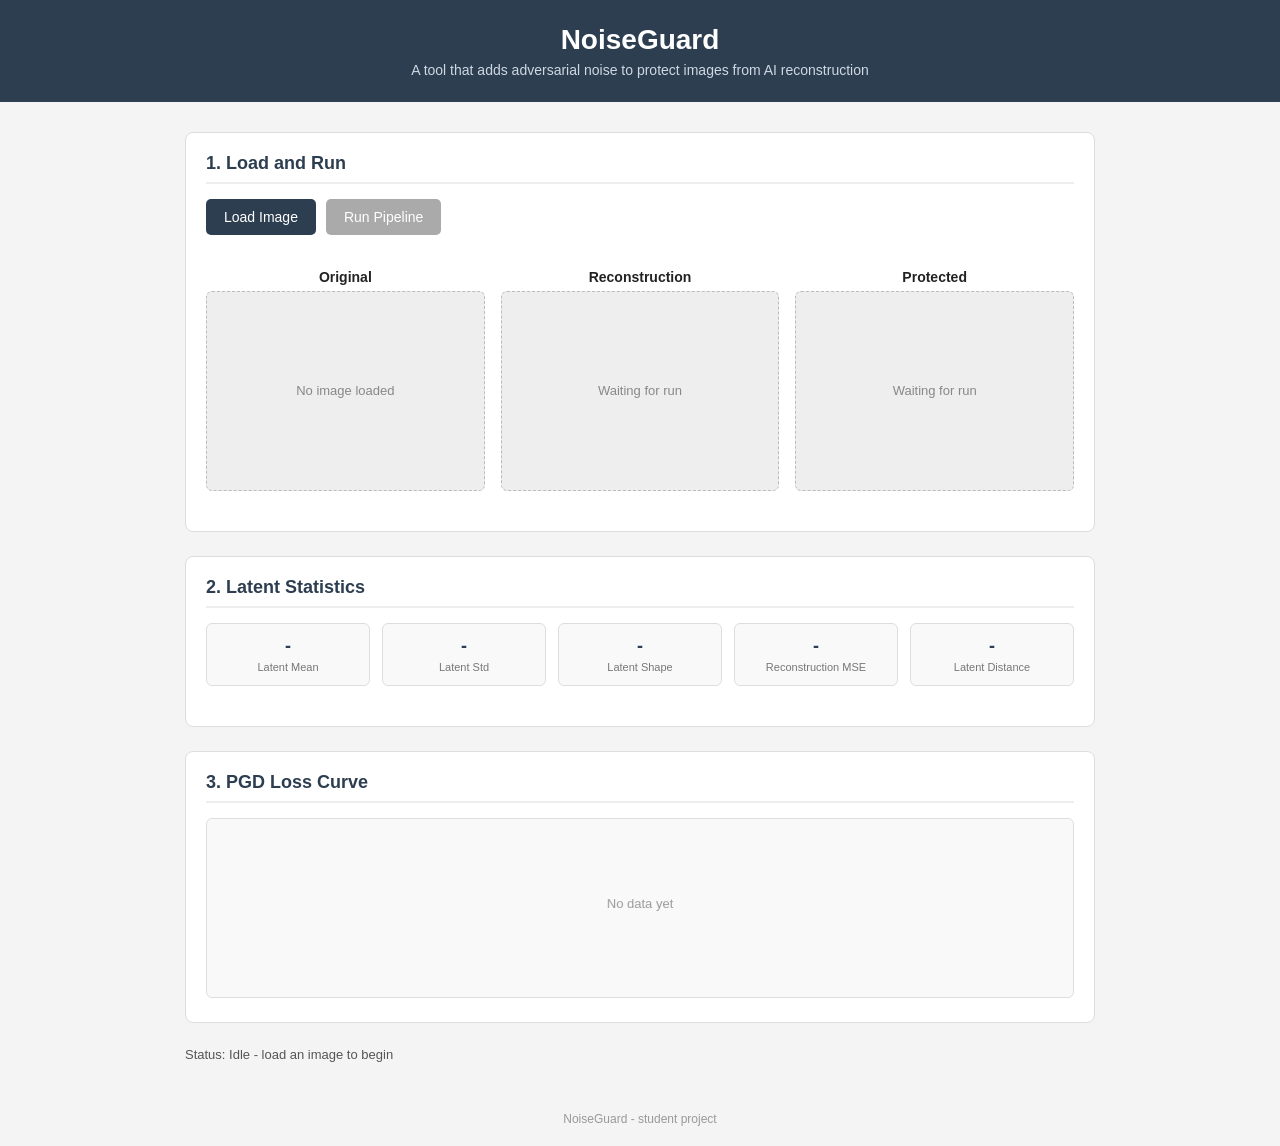
==== WEBSITE (FINAL PRODUCT)/noiseguard_simple.html @ a1ecef1c "Add files via upload" ====
<!DOCTYPE html>
<html lang="en">
<head>
<meta charset="UTF-8" />
<meta name="viewport" content="width=device-width, initial-scale=1.0" />
<title>NoiseGuard - Image Protection Tool</title>
<style>
  * { box-sizing: border-box; }

  body {
    font-family: Arial, Helvetica, sans-serif;
    background-color: #f4f4f4;
    color: #222;
    margin: 0;
    padding: 0;
  }

  header {
    background-color: #2c3e50;
    color: white;
    padding: 24px 20px;
    text-align: center;
  }

  header h1 {
    margin: 0 0 6px 0;
    font-size: 28px;
  }

  header p {
    margin: 0;
    font-size: 14px;
    color: #cfd8e3;
  }

  .container {
    max-width: 950px;
    margin: 30px auto;
    padding: 0 20px;
  }

  .card {
    background: white;
    border: 1px solid #ddd;
    border-radius: 8px;
    padding: 20px;
    margin-bottom: 24px;
  }

  .card h2 {
    margin-top: 0;
    font-size: 18px;
    color: #2c3e50;
    border-bottom: 2px solid #eee;
    padding-bottom: 8px;
  }

  .controls {
    display: flex;
    gap: 10px;
    margin-bottom: 20px;
    flex-wrap: wrap;
  }

  button, .file-label {
    background-color: #2c3e50;
    color: white;
    border: none;
    padding: 10px 18px;
    border-radius: 5px;
    cursor: pointer;
    font-size: 14px;
  }

  button:hover, .file-label:hover {
    background-color: #34495e;
  }

  button:disabled {
    background-color: #aaa;
    cursor: not-allowed;
  }

  input[type="file"] {
    display: none;
  }

  .image-row {
    display: grid;
    grid-template-columns: 1fr 1fr 1fr;
    gap: 16px;
    margin-bottom: 20px;
  }

  .image-box {
    text-align: center;
  }

  .image-box p {
    font-weight: bold;
    margin-bottom: 6px;
    font-size: 14px;
  }

  .image-frame {
    background-color: #eee;
    border: 1px dashed #bbb;
    border-radius: 6px;
    height: 200px;
    display: flex;
    align-items: center;
    justify-content: center;
    overflow: hidden;
  }

  .image-frame img {
    max-width: 100%;
    max-height: 100%;
    display: none;
  }

  .image-frame span {
    color: #888;
    font-size: 13px;
    padding: 0 10px;
  }

  .stats-row {
    display: grid;
    grid-template-columns: repeat(5, 1fr);
    gap: 12px;
    margin-bottom: 20px;
  }

  .stat-box {
    background-color: #f9f9f9;
    border: 1px solid #ddd;
    border-radius: 6px;
    padding: 12px;
    text-align: center;
  }

  .stat-box .value {
    font-size: 18px;
    font-weight: bold;
    color: #2c3e50;
  }

  .stat-box .label {
    font-size: 11px;
    color: #777;
    margin-top: 4px;
  }

  canvas#loss-canvas {
    width: 100%;
    height: 180px;
    background-color: #f9f9f9;
    border: 1px solid #ddd;
    border-radius: 6px;
  }

  #status {
    margin-top: 14px;
    font-size: 13px;
    color: #555;
  }

  footer {
    text-align: center;
    padding: 20px;
    font-size: 12px;
    color: #999;
  }
</style>
</head>
<body>

<header>
  <h1>NoiseGuard</h1>
  <p>A tool that adds adversarial noise to protect images from AI reconstruction</p>
</header>

<div class="container">

  <div class="card">
    <h2>1. Load and Run</h2>
    <div class="controls">
      <label class="file-label" for="file-input">Load Image</label>
      <input id="file-input" type="file" accept="image/*" />
      <button id="run-btn" disabled>Run Pipeline</button>
    </div>

    <div class="image-row">
      <div class="image-box">
        <p>Original</p>
        <div class="image-frame" id="box-original">
          <span>No image loaded</span>
          <img id="img-original" />
        </div>
      </div>
      <div class="image-box">
        <p>Reconstruction</p>
        <div class="image-frame" id="box-recon">
          <span>Waiting for run</span>
          <img id="img-recon" />
        </div>
      </div>
      <div class="image-box">
        <p>Protected</p>
        <div class="image-frame" id="box-protected">
          <span>Waiting for run</span>
          <img id="img-protected" />
        </div>
      </div>
    </div>
  </div>

  <div class="card">
    <h2>2. Latent Statistics</h2>
    <div class="stats-row">
      <div class="stat-box"><div class="value" id="stat-mean">-</div><div class="label">Latent Mean</div></div>
      <div class="stat-box"><div class="value" id="stat-std">-</div><div class="label">Latent Std</div></div>
      <div class="stat-box"><div class="value" id="stat-shape">-</div><div class="label">Latent Shape</div></div>
      <div class="stat-box"><div class="value" id="stat-mse">-</div><div class="label">Reconstruction MSE</div></div>
      <div class="stat-box"><div class="value" id="stat-dist">-</div><div class="label">Latent Distance</div></div>
    </div>
  </div>

  <div class="card">
    <h2>3. PGD Loss Curve</h2>
    <canvas id="loss-canvas"></canvas>
  </div>

  <div id="status">Status: Idle - load an image to begin</div>

</div>

<footer>NoiseGuard - student project</footer>

<script>
  /* -----------------------------------------------------------
     Grab references to all the page elements we need to update.
     ----------------------------------------------------------- */
  const fileInput   = document.getElementById('file-input');
  const runBtn      = document.getElementById('run-btn');

  const boxOriginal  = document.getElementById('box-original');
  const boxRecon     = document.getElementById('box-recon');
  const boxProtected = document.getElementById('box-protected');
  const imgOriginal  = document.getElementById('img-original');
  const imgRecon     = document.getElementById('img-recon');
  const imgProtected = document.getElementById('img-protected');

  const statusEl = document.getElementById('status');

  const stat = {
    mean:  document.getElementById('stat-mean'),
    std:   document.getElementById('stat-std'),
    shape: document.getElementById('stat-shape'),
    mse:   document.getElementById('stat-mse'),
    dist:  document.getElementById('stat-dist'),
  };

  const lossCanvas = document.getElementById('loss-canvas');
  const ctx = lossCanvas.getContext('2d');

  let currentFile = null;

  /* -----------------------------------------------------------
     STEP 1: Load Image button
     When the user picks a file, show it in the "Original" box
     and reset everything else back to its empty state.
     ----------------------------------------------------------- */
  fileInput.addEventListener('change', function (event) {
    const file = event.target.files[0];
    if (!file) return;

    currentFile = file;

    // Show the picked image using a local, temporary URL
    const url = URL.createObjectURL(file);
    imgOriginal.src = url;
    imgOriginal.style.display = 'block';
    boxOriginal.querySelector('span').style.display = 'none';

    resetBox(boxRecon, imgRecon, 'Waiting for run');
    resetBox(boxProtected, imgProtected, 'Waiting for run');
    resetStats();
    drawLossCurve([]);

    runBtn.disabled = false;
    statusEl.textContent = 'Status: Loaded ' + file.name;
  });

  /* -----------------------------------------------------------
     STEP 2: Run Pipeline button
     This is where the real PGD attack would run. Right now it
     calls a placeholder function that returns fake/empty data,
     so you can see the wiring works before the real model exists.
     ----------------------------------------------------------- */
  runBtn.addEventListener('click', async function () {
    if (!currentFile) return;

    runBtn.disabled = true;
    statusEl.textContent = 'Status: Running PGD attack...';

    const result = await runPipeline(currentFile);

    if (!result) {
      statusEl.textContent = 'Status: Pipeline not connected yet (placeholder)';
      runBtn.disabled = false;
      return;
    }

    // If a real result comes back, fill in the UI with it
    imgRecon.src = result.reconstructionUrl;
    imgRecon.style.display = 'block';
    boxRecon.querySelector('span').style.display = 'none';

    imgProtected.src = result.protectedUrl;
    imgProtected.style.display = 'block';
    boxProtected.querySelector('span').style.display = 'none';

    stat.mean.textContent  = result.latentMean;
    stat.std.textContent   = result.latentStd;
    stat.shape.textContent = result.latentShape;
    stat.mse.textContent   = result.reconstructionMse;
    stat.dist.textContent  = result.finalLatentDistance;

    drawLossCurve(result.lossCurve || []);
    statusEl.textContent = 'Status: PGD attack complete';
    runBtn.disabled = false;
  });

  /* -----------------------------------------------------------
     PLACEHOLDER FUNCTION
     This is the ONE function that needs to be replaced with a
     real call to a Python/PyTorch backend (for example, using
     fetch() to send the image to a server that runs the actual
     VAE encode -> PGD attack -> decode steps).

     Right now it just waits half a second and returns nothing,
     so the page shows "not connected yet" instead of pretending
     to have run a real attack.
     ----------------------------------------------------------- */
  async function runPipeline(imageFile) {
    return new Promise(function (resolve) {
      setTimeout(function () {
        resolve(null); // TODO: replace with a real backend call
      }, 500);
    });
  }

  /* -----------------------------------------------------------
     Small helper functions to reset the UI between runs
     ----------------------------------------------------------- */
  function resetBox(box, img, message) {
    img.style.display = 'none';
    img.removeAttribute('src');
    const span = box.querySelector('span');
    span.textContent = message;
    span.style.display = 'block';
  }

  function resetStats() {
    Object.values(stat).forEach(function (el) { el.textContent = '-'; });
  }

  /* -----------------------------------------------------------
     Draws the PGD loss curve on a <canvas> using plain
     JavaScript (no chart library needed).
     ----------------------------------------------------------- */
  function drawLossCurve(values) {
    // Match canvas resolution to its displayed size
    const rect = lossCanvas.getBoundingClientRect();
    lossCanvas.width = rect.width;
    lossCanvas.height = rect.height;

    const w = lossCanvas.width;
    const h = lossCanvas.height;
    ctx.clearRect(0, 0, w, h);

    if (!values || values.length === 0) {
      ctx.fillStyle = '#999';
      ctx.font = '13px Arial';
      ctx.textAlign = 'center';
      ctx.fillText('No data yet', w / 2, h / 2);
      return;
    }

    const max = Math.max(...values);
    const min = Math.min(...values);
    const range = (max - min) || 1;
    const padding = 10;

    // Convert each loss value into an (x, y) point on the canvas
    const points = values.map(function (v, i) {
      const x = padding + (i / (values.length - 1)) * (w - padding * 2);
      const y = h - padding - ((v - min) / range) * (h - padding * 2);
      return [x, y];
    });

    ctx.beginPath();
    points.forEach(function (p, i) {
      if (i === 0) ctx.moveTo(p[0], p[1]);
      else ctx.lineTo(p[0], p[1]);
    });
    ctx.strokeStyle = '#2c3e50';
    ctx.lineWidth = 2;
    ctx.stroke();
  }

  // Draw an empty chart on first page load
  drawLossCurve([]);
</script>

</body>
</html>
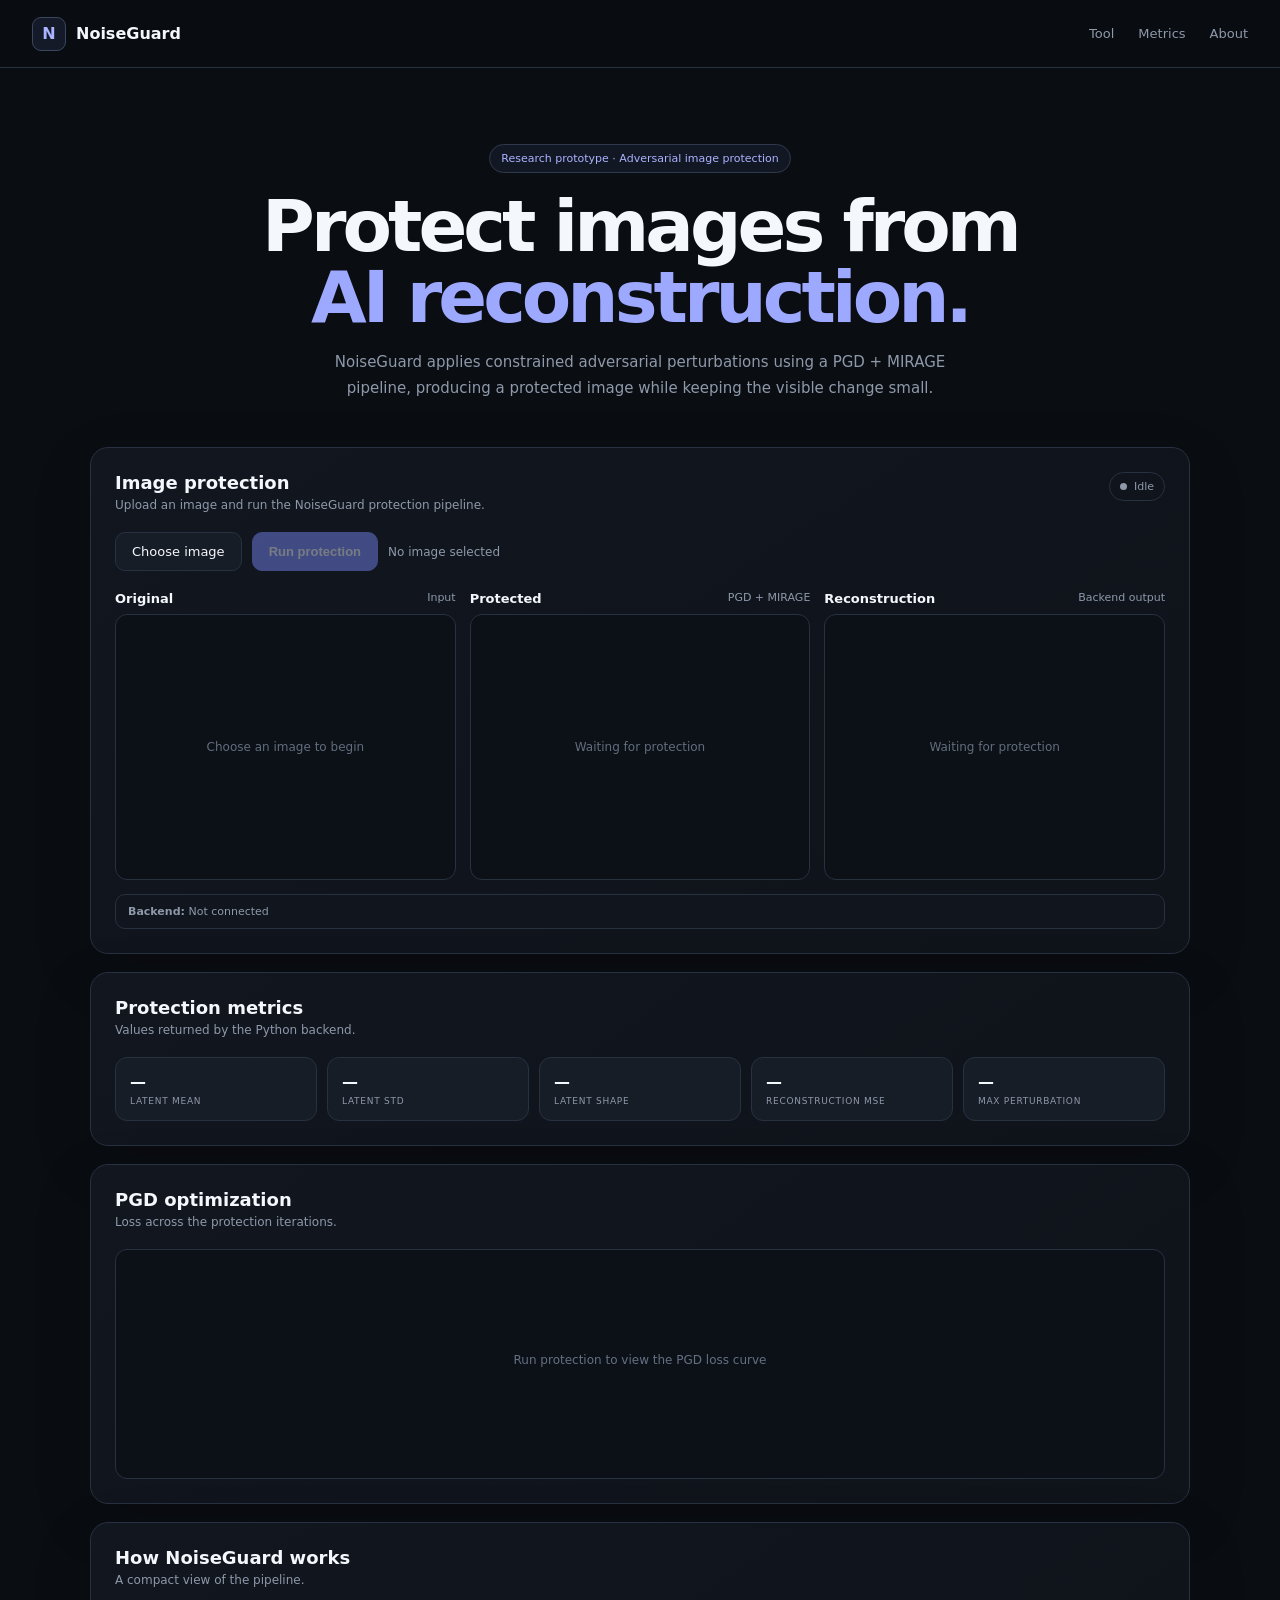
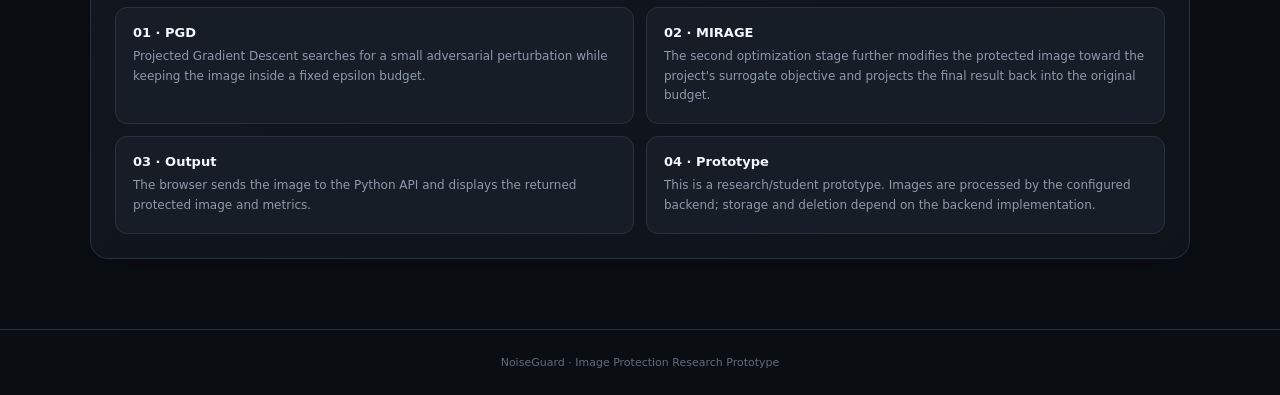
==== commit 720edf38: "feat: Addition of phase 3 & revised HTML" ====
--- a/WEBSITE (FINAL PRODUCT)/noiseguard_simple.html
+++ b/WEBSITE (FINAL PRODUCT)/noiseguard_simple.html
@@ -1,419 +1,295 @@
-<!DOCTYPE html>
+<!doctype html>
 <html lang="en">
 <head>
-<meta charset="UTF-8" />
-<meta name="viewport" content="width=device-width, initial-scale=1.0" />
-<title>NoiseGuard - Image Protection Tool</title>
+<meta charset="utf-8">
+<meta name="viewport" content="width=device-width,initial-scale=1">
+<title>NoiseGuard — Image Protection</title>
 <style>
-  * { box-sizing: border-box; }
-
-  body {
-    font-family: Arial, Helvetica, sans-serif;
-    background-color: #f4f4f4;
-    color: #222;
-    margin: 0;
-    padding: 0;
-  }
-
-  header {
-    background-color: #2c3e50;
-    color: white;
-    padding: 24px 20px;
-    text-align: center;
-  }
-
-  header h1 {
-    margin: 0 0 6px 0;
-    font-size: 28px;
-  }
-
-  header p {
-    margin: 0;
-    font-size: 14px;
-    color: #cfd8e3;
-  }
-
-  .container {
-    max-width: 950px;
-    margin: 30px auto;
-    padding: 0 20px;
-  }
-
-  .card {
-    background: white;
-    border: 1px solid #ddd;
-    border-radius: 8px;
-    padding: 20px;
-    margin-bottom: 24px;
-  }
-
-  .card h2 {
-    margin-top: 0;
-    font-size: 18px;
-    color: #2c3e50;
-    border-bottom: 2px solid #eee;
-    padding-bottom: 8px;
-  }
-
-  .controls {
-    display: flex;
-    gap: 10px;
-    margin-bottom: 20px;
-    flex-wrap: wrap;
-  }
-
-  button, .file-label {
-    background-color: #2c3e50;
-    color: white;
-    border: none;
-    padding: 10px 18px;
-    border-radius: 5px;
-    cursor: pointer;
-    font-size: 14px;
-  }
-
-  button:hover, .file-label:hover {
-    background-color: #34495e;
-  }
-
-  button:disabled {
-    background-color: #aaa;
-    cursor: not-allowed;
-  }
-
-  input[type="file"] {
-    display: none;
-  }
-
-  .image-row {
-    display: grid;
-    grid-template-columns: 1fr 1fr 1fr;
-    gap: 16px;
-    margin-bottom: 20px;
-  }
-
-  .image-box {
-    text-align: center;
-  }
-
-  .image-box p {
-    font-weight: bold;
-    margin-bottom: 6px;
-    font-size: 14px;
-  }
-
-  .image-frame {
-    background-color: #eee;
-    border: 1px dashed #bbb;
-    border-radius: 6px;
-    height: 200px;
-    display: flex;
-    align-items: center;
-    justify-content: center;
-    overflow: hidden;
-  }
-
-  .image-frame img {
-    max-width: 100%;
-    max-height: 100%;
-    display: none;
-  }
-
-  .image-frame span {
-    color: #888;
-    font-size: 13px;
-    padding: 0 10px;
-  }
-
-  .stats-row {
-    display: grid;
-    grid-template-columns: repeat(5, 1fr);
-    gap: 12px;
-    margin-bottom: 20px;
-  }
-
-  .stat-box {
-    background-color: #f9f9f9;
-    border: 1px solid #ddd;
-    border-radius: 6px;
-    padding: 12px;
-    text-align: center;
-  }
-
-  .stat-box .value {
-    font-size: 18px;
-    font-weight: bold;
-    color: #2c3e50;
-  }
-
-  .stat-box .label {
-    font-size: 11px;
-    color: #777;
-    margin-top: 4px;
-  }
-
-  canvas#loss-canvas {
-    width: 100%;
-    height: 180px;
-    background-color: #f9f9f9;
-    border: 1px solid #ddd;
-    border-radius: 6px;
-  }
-
-  #status {
-    margin-top: 14px;
-    font-size: 13px;
-    color: #555;
-  }
-
-  footer {
-    text-align: center;
-    padding: 20px;
-    font-size: 12px;
-    color: #999;
-  }
+:root{--bg:#0a0d12;--panel:#11161f;--panel2:#171d27;--line:#283140;--text:#f4f7fb;--muted:#8e99aa;--accent:#7d8cff;--good:#56d39a;--bad:#ff7474}
+*{box-sizing:border-box}html{scroll-behavior:smooth}body{margin:0;background:var(--bg);color:var(--text);font-family:Inter,system-ui,-apple-system,"Segoe UI",sans-serif}
+.top{height:68px;position:sticky;top:0;z-index:5;display:flex;align-items:center;justify-content:space-between;padding:0 32px;background:#0a0d12dd;backdrop-filter:blur(14px);border-bottom:1px solid var(--line)}
+.brand{display:flex;align-items:center;gap:10px;font-weight:750}.mark{width:34px;height:34px;border:1px solid #3b4660;border-radius:9px;display:grid;place-items:center;color:#aab3ff;background:#141a27}
+nav{display:flex;gap:24px}nav a{font-size:13px;color:var(--muted);text-decoration:none}nav a:hover{color:var(--text)}
+.hero{max-width:1050px;margin:auto;padding:76px 24px 46px;text-align:center}.eyebrow{display:inline-block;border:1px solid #30394b;background:#121724;color:#aab3ff;border-radius:999px;padding:7px 11px;font-size:11px}
+h1{font-size:clamp(42px,7vw,72px);line-height:.98;letter-spacing:-.055em;margin:18px 0}.hero h1 span{color:#9da8ff}.hero p{max-width:650px;margin:0 auto;color:var(--muted);line-height:1.7;font-size:15px}
+main{width:min(1100px,calc(100% - 32px));margin:auto auto 70px}.card{background:linear-gradient(145deg,var(--panel),#0f141b);border:1px solid var(--line);border-radius:18px;padding:24px;margin-bottom:18px;box-shadow:0 18px 60px #00000022}
+.head{display:flex;justify-content:space-between;gap:20px;align-items:flex-start;margin-bottom:20px}.head h2{margin:0;font-size:18px}.head p{margin:5px 0 0;color:var(--muted);font-size:12px}
+.pill{display:flex;align-items:center;gap:7px;border:1px solid var(--line);border-radius:99px;padding:7px 10px;color:var(--muted);font-size:11px}.dot{width:7px;height:7px;border-radius:50%;background:var(--muted)}.running .dot{background:var(--accent);animation:pulse 1s infinite}.success .dot{background:var(--good)}.error .dot{background:var(--bad)}@keyframes pulse{50%{opacity:.3}}
+.controls{display:flex;gap:10px;align-items:center;flex-wrap:wrap;margin-bottom:20px}.btn{border:1px solid var(--line);border-radius:10px;padding:11px 16px;background:#171d27;color:var(--text);cursor:pointer;font-size:13px}.btn:hover:not(:disabled){border-color:#505b74}.primary{background:var(--accent);border-color:var(--accent);font-weight:650}.primary:hover:not(:disabled){background:#929cff}.btn:disabled{opacity:.45;cursor:not-allowed}input[type=file]{display:none}.filename{font-size:12px;color:var(--muted);max-width:320px;white-space:nowrap;overflow:hidden;text-overflow:ellipsis}
+.images{display:grid;grid-template-columns:repeat(3,1fr);gap:14px}.label{display:flex;justify-content:space-between;margin-bottom:8px;font-size:11px;color:var(--muted)}.label strong{font-size:13px;color:var(--text)}
+.frame{aspect-ratio:1/.78;min-height:210px;display:flex;align-items:center;justify-content:center;overflow:hidden;border:1px solid var(--line);border-radius:12px;background:#0c1017}.frame img{max-width:100%;max-height:100%;display:none;object-fit:contain}.empty{color:#626d7d;font-size:12px;text-align:center;padding:20px}
+.api{margin-top:14px;border:1px solid var(--line);border-radius:10px;padding:10px 12px;color:var(--muted);font-size:11px;background:#10151e}
+.stats{display:grid;grid-template-columns:repeat(5,1fr);gap:10px}.stat{background:var(--panel2);border:1px solid var(--line);border-radius:12px;padding:14px}.value{font-weight:700;font-size:16px;overflow-wrap:anywhere}.label2{margin-top:5px;color:var(--muted);font-size:9px;text-transform:uppercase;letter-spacing:.08em}
+.chart{height:230px;border:1px solid var(--line);border-radius:12px;background:#0c1017;overflow:hidden}.chart canvas{width:100%;height:100%;display:block}
+.info{display:grid;grid-template-columns:1fr 1fr;gap:12px}.info article{border:1px solid var(--line);border-radius:12px;padding:17px;background:var(--panel2)}.info h3{font-size:13px;margin:0 0 7px}.info p{font-size:12px;line-height:1.65;color:var(--muted);margin:0}
+footer{text-align:center;border-top:1px solid var(--line);padding:26px;color:#626d7d;font-size:11px}
+@media(max-width:850px){.images{grid-template-columns:1fr}.stats{grid-template-columns:repeat(2,1fr)}.info{grid-template-columns:1fr}nav{display:none}}
+@media(max-width:520px){.top{padding:0 18px}.hero{padding-top:55px}main{width:calc(100% - 20px)}.card{padding:17px}}
 </style>
 </head>
 <body>
 
-<header>
-  <h1>NoiseGuard</h1>
-  <p>A tool that adds adversarial noise to protect images from AI reconstruction</p>
+<header class="top">
+  <div class="brand"><div class="mark">N</div><span>NoiseGuard</span></div>
+  <nav><a href="#tool">Tool</a><a href="#metrics">Metrics</a><a href="#about">About</a></nav>
 </header>
 
-<div class="container">
-
-  <div class="card">
-    <h2>1. Load and Run</h2>
-    <div class="controls">
-      <label class="file-label" for="file-input">Load Image</label>
-      <input id="file-input" type="file" accept="image/*" />
-      <button id="run-btn" disabled>Run Pipeline</button>
-    </div>
-
-    <div class="image-row">
-      <div class="image-box">
-        <p>Original</p>
-        <div class="image-frame" id="box-original">
-          <span>No image loaded</span>
-          <img id="img-original" />
-        </div>
-      </div>
-      <div class="image-box">
-        <p>Reconstruction</p>
-        <div class="image-frame" id="box-recon">
-          <span>Waiting for run</span>
-          <img id="img-recon" />
-        </div>
-      </div>
-      <div class="image-box">
-        <p>Protected</p>
-        <div class="image-frame" id="box-protected">
-          <span>Waiting for run</span>
-          <img id="img-protected" />
-        </div>
-      </div>
-    </div>
-  </div>
-
-  <div class="card">
-    <h2>2. Latent Statistics</h2>
-    <div class="stats-row">
-      <div class="stat-box"><div class="value" id="stat-mean">-</div><div class="label">Latent Mean</div></div>
-      <div class="stat-box"><div class="value" id="stat-std">-</div><div class="label">Latent Std</div></div>
-      <div class="stat-box"><div class="value" id="stat-shape">-</div><div class="label">Latent Shape</div></div>
-      <div class="stat-box"><div class="value" id="stat-mse">-</div><div class="label">Reconstruction MSE</div></div>
-      <div class="stat-box"><div class="value" id="stat-dist">-</div><div class="label">Latent Distance</div></div>
-    </div>
-  </div>
-
-  <div class="card">
-    <h2>3. PGD Loss Curve</h2>
-    <canvas id="loss-canvas"></canvas>
-  </div>
-
-  <div id="status">Status: Idle - load an image to begin</div>
-
-</div>
-
-<footer>NoiseGuard - student project</footer>
+<section class="hero">
+  <div class="eyebrow">Research prototype · Adversarial image protection</div>
+  <h1>Protect images from<br><span>AI reconstruction.</span></h1>
+  <p>NoiseGuard applies constrained adversarial perturbations using a PGD + MIRAGE pipeline, producing a protected image while keeping the visible change small.</p>
+</section>
+
+<main id="tool">
+<section class="card">
+  <div class="head">
+    <div><h2>Image protection</h2><p>Upload an image and run the NoiseGuard protection pipeline.</p></div>
+    <div class="pill" id="statusPill"><span class="dot"></span><span id="statusText">Idle</span></div>
+  </div>
+
+  <div class="controls">
+    <label class="btn" for="fileInput">Choose image</label>
+    <input id="fileInput" type="file" accept="image/*">
+    <button class="btn primary" id="runBtn" disabled>Run protection</button>
+    <span class="filename" id="fileName">No image selected</span>
+  </div>
+
+  <div class="images">
+    <div><div class="label"><strong>Original</strong><span>Input</span></div><div class="frame" id="originalBox"><span class="empty">Choose an image to begin</span><img id="originalImg" alt="Original image"></div></div>
+    <div><div class="label"><strong>Protected</strong><span>PGD + MIRAGE</span></div><div class="frame" id="protectedBox"><span class="empty">Waiting for protection</span><img id="protectedImg" alt="Protected image"></div></div>
+    <div><div class="label"><strong>Reconstruction</strong><span>Backend output</span></div><div class="frame" id="reconBox"><span class="empty">Waiting for protection</span><img id="reconImg" alt="Reconstruction"></div></div>
+  </div>
+
+  <div class="api"><strong>Backend:</strong> <span id="backendStatus">Not connected</span></div>
+</section>
+
+<section class="card" id="metrics">
+  <div class="head"><div><h2>Protection metrics</h2><p>Values returned by the Python backend.</p></div></div>
+  <div class="stats">
+    <div class="stat"><div class="value" id="mean">—</div><div class="label2">Latent mean</div></div>
+    <div class="stat"><div class="value" id="std">—</div><div class="label2">Latent std</div></div>
+    <div class="stat"><div class="value" id="shape">—</div><div class="label2">Latent shape</div></div>
+    <div class="stat"><div class="value" id="mse">—</div><div class="label2">Reconstruction MSE</div></div>
+    <div class="stat"><div class="value" id="dist">—</div><div class="label2">Max perturbation</div></div>
+  </div>
+</section>
+
+<section class="card">
+  <div class="head"><div><h2>PGD optimization</h2><p>Loss across the protection iterations.</p></div></div>
+  <div class="chart"><canvas id="lossCanvas"></canvas></div>
+</section>
+
+<section class="card" id="about">
+  <div class="head"><div><h2>How NoiseGuard works</h2><p>A compact view of the pipeline.</p></div></div>
+  <div class="info">
+    <article><h3>01 · PGD</h3><p>Projected Gradient Descent searches for a small adversarial perturbation while keeping the image inside a fixed epsilon budget.</p></article>
+    <article><h3>02 · MIRAGE</h3><p>The second optimization stage further modifies the protected image toward the project's surrogate objective and projects the final result back into the original budget.</p></article>
+    <article><h3>03 · Output</h3><p>The browser sends the image to the Python API and displays the returned protected image and metrics.</p></article>
+    <article><h3>04 · Prototype</h3><p>This is a research/student prototype. Images are processed by the configured backend; storage and deletion depend on the backend implementation.</p></article>
+  </div>
+</section>
+</main>
+
+<footer>NoiseGuard · Image Protection Research Prototype</footer>
 
 <script>
-  /* -----------------------------------------------------------
-     Grab references to all the page elements we need to update.
-     ----------------------------------------------------------- */
-  const fileInput   = document.getElementById('file-input');
-  const runBtn      = document.getElementById('run-btn');
-
-  const boxOriginal  = document.getElementById('box-original');
-  const boxRecon     = document.getElementById('box-recon');
-  const boxProtected = document.getElementById('box-protected');
-  const imgOriginal  = document.getElementById('img-original');
-  const imgRecon     = document.getElementById('img-recon');
-  const imgProtected = document.getElementById('img-protected');
-
-  const statusEl = document.getElementById('status');
-
-  const stat = {
-    mean:  document.getElementById('stat-mean'),
-    std:   document.getElementById('stat-std'),
-    shape: document.getElementById('stat-shape'),
-    mse:   document.getElementById('stat-mse'),
-    dist:  document.getElementById('stat-dist'),
-  };
-
-  const lossCanvas = document.getElementById('loss-canvas');
-  const ctx = lossCanvas.getContext('2d');
-
-  let currentFile = null;
-
-  /* -----------------------------------------------------------
-     STEP 1: Load Image button
-     When the user picks a file, show it in the "Original" box
-     and reset everything else back to its empty state.
-     ----------------------------------------------------------- */
-  fileInput.addEventListener('change', function (event) {
-    const file = event.target.files[0];
-    if (!file) return;
-
-    currentFile = file;
-
-    // Show the picked image using a local, temporary URL
-    const url = URL.createObjectURL(file);
-    imgOriginal.src = url;
-    imgOriginal.style.display = 'block';
-    boxOriginal.querySelector('span').style.display = 'none';
-
-    resetBox(boxRecon, imgRecon, 'Waiting for run');
-    resetBox(boxProtected, imgProtected, 'Waiting for run');
-    resetStats();
-    drawLossCurve([]);
-
-    runBtn.disabled = false;
-    statusEl.textContent = 'Status: Loaded ' + file.name;
+/* Set this to your Cloudflare URL, without /protect. */
+const API_URL = "YOUR_CLOUDFLARE_URL";
+
+const fileInput=document.getElementById("fileInput");
+const runBtn=document.getElementById("runBtn");
+const fileName=document.getElementById("fileName");
+const originalImg=document.getElementById("originalImg");
+const protectedImg=document.getElementById("protectedImg");
+const reconImg=document.getElementById("reconImg");
+const originalBox=document.getElementById("originalBox");
+const protectedBox=document.getElementById("protectedBox");
+const reconBox=document.getElementById("reconBox");
+const backendStatus=document.getElementById("backendStatus");
+const statusPill=document.getElementById("statusPill");
+const statusText=document.getElementById("statusText");
+const canvas=document.getElementById("lossCanvas");
+const ctx=canvas.getContext("2d");
+
+const stats={
+  mean:document.getElementById("mean"),
+  std:document.getElementById("std"),
+  shape:document.getElementById("shape"),
+  mse:document.getElementById("mse"),
+  dist:document.getElementById("dist")
+};
+
+let currentFile=null;
+let objectUrl=null;
+
+function setStatus(text,type=""){
+  statusText.textContent=text;
+  statusPill.className="pill"+(type?" "+type:"");
+}
+
+function resetBox(box,img,message){
+  img.style.display="none";
+  img.removeAttribute("src");
+  box.querySelector(".empty").textContent=message;
+  box.querySelector(".empty").style.display="block";
+}
+
+function resetStats(){
+  Object.values(stats).forEach(x=>x.textContent="—");
+}
+
+fileInput.addEventListener("change",e=>{
+  const file=e.target.files[0];
+  if(!file)return;
+  currentFile=file;
+  fileName.textContent=file.name;
+
+  if(objectUrl)URL.revokeObjectURL(objectUrl);
+  objectUrl=URL.createObjectURL(file);
+
+  originalImg.src=objectUrl;
+  originalImg.style.display="block";
+  originalBox.querySelector(".empty").style.display="none";
+
+  resetBox(protectedBox,protectedImg,"Waiting for protection");
+  resetBox(reconBox,reconImg,"Waiting for protection");
+  resetStats();
+  drawLossCurve([]);
+
+  runBtn.disabled=false;
+  setStatus("Ready");
+  backendStatus.textContent=API_URL==="YOUR_CLOUDFLARE_URL"?"Add Cloudflare URL":"Configured";
+});
+
+runBtn.addEventListener("click",async()=>{
+  if(!currentFile)return;
+
+  runBtn.disabled=true;
+  setStatus("Running","running");
+  backendStatus.textContent="Sending image to backend…";
+
+  try{
+    const result=await runPipeline(currentFile);
+
+    if(!result||result.success!==true)
+      throw new Error("Backend returned an invalid response.");
+
+    protectedImg.src=result.protectedUrl;
+    protectedImg.style.display="block";
+    protectedBox.querySelector(".empty").style.display="none";
+
+    reconImg.src=result.reconstructionUrl;
+    reconImg.style.display="block";
+    reconBox.querySelector(".empty").style.display="none";
+
+    stats.mean.textContent=formatValue(result.latentMean);
+    stats.std.textContent=formatValue(result.latentStd);
+    stats.shape.textContent=formatValue(result.latentShape);
+    stats.mse.textContent=formatValue(result.reconstructionMse);
+    stats.dist.textContent=formatNumber(result.maxPerturbation??result.finalLatentDistance);
+
+    drawLossCurve(result.lossCurve||[]);
+    backendStatus.textContent="Protection complete";
+    setStatus("Complete","success");
+  }catch(error){
+    console.error(error);
+    backendStatus.textContent=error.message;
+    setStatus("Failed","error");
+    alert("NoiseGuard could not process the image.\n\n"+error.message);
+  }finally{
+    runBtn.disabled=false;
+  }
+});
+
+async function runPipeline(imageFile){
+  if(!API_URL||API_URL==="YOUR_CLOUDFLARE_URL")
+    throw new Error("Set API_URL to your Cloudflare backend URL first.");
+
+  const form=new FormData();
+  form.append("file",imageFile);
+
+  const response=await fetch(`${API_URL}/protect`,{
+    method:"POST",
+    body:form
   });
 
-  /* -----------------------------------------------------------
-     STEP 2: Run Pipeline button
-     This is where the real PGD attack would run. Right now it
-     calls a placeholder function that returns fake/empty data,
-     so you can see the wiring works before the real model exists.
-     ----------------------------------------------------------- */
-  runBtn.addEventListener('click', async function () {
-    if (!currentFile) return;
-
-    runBtn.disabled = true;
-    statusEl.textContent = 'Status: Running PGD attack...';
-
-    const result = await runPipeline(currentFile);
-
-    if (!result) {
-      statusEl.textContent = 'Status: Pipeline not connected yet (placeholder)';
-      runBtn.disabled = false;
-      return;
-    }
-
-    // If a real result comes back, fill in the UI with it
-    imgRecon.src = result.reconstructionUrl;
-    imgRecon.style.display = 'block';
-    boxRecon.querySelector('span').style.display = 'none';
-
-    imgProtected.src = result.protectedUrl;
-    imgProtected.style.display = 'block';
-    boxProtected.querySelector('span').style.display = 'none';
-
-    stat.mean.textContent  = result.latentMean;
-    stat.std.textContent   = result.latentStd;
-    stat.shape.textContent = result.latentShape;
-    stat.mse.textContent   = result.reconstructionMse;
-    stat.dist.textContent  = result.finalLatentDistance;
-
-    drawLossCurve(result.lossCurve || []);
-    statusEl.textContent = 'Status: PGD attack complete';
-    runBtn.disabled = false;
+  if(!response.ok){
+    let message=`Backend error (${response.status})`;
+    try{
+      const body=await response.json();
+      if(body.detail)message+=`: ${body.detail}`;
+    }catch(_){}
+    throw new Error(message);
+  }
+
+  return await response.json();
+}
+
+function formatValue(v){
+  return v===null||v===undefined||v===""?"—":String(v);
+}
+
+function formatNumber(v){
+  if(v===null||v===undefined||v==="")return"—";
+  const n=Number(v);
+  return Number.isFinite(n)?n.toFixed(6):String(v);
+}
+
+function drawLossCurve(values){
+  const r=canvas.getBoundingClientRect();
+  const dpr=window.devicePixelRatio||1;
+  canvas.width=r.width*dpr;
+  canvas.height=r.height*dpr;
+  ctx.setTransform(dpr,0,0,dpr,0,0);
+  const w=r.width,h=r.height;
+  ctx.clearRect(0,0,w,h);
+
+  if(!values.length){
+    ctx.fillStyle="#657083";
+    ctx.font="12px system-ui";
+    ctx.textAlign="center";
+    ctx.fillText("Run protection to view the PGD loss curve",w/2,h/2);
+    return;
+  }
+
+  const vals=values.map(Number).filter(Number.isFinite);
+  if(!vals.length)return;
+
+  const max=Math.max(...vals),min=Math.min(...vals),range=(max-min)||1;
+  const L=42,R=16,T=18,B=28,pw=w-L-R,ph=h-T-B;
+
+  ctx.strokeStyle="#242b36";
+  ctx.lineWidth=1;
+  for(let i=0;i<=4;i++){
+    const y=T+i/4*ph;
+    ctx.beginPath();ctx.moveTo(L,y);ctx.lineTo(w-R,y);ctx.stroke();
+  }
+
+  ctx.fillStyle="#657083";
+  ctx.font="10px system-ui";
+  ctx.textAlign="right";
+  ctx.fillText(max.toFixed(3),L-7,T+3);
+  ctx.fillText(min.toFixed(3),L-7,h-B);
+
+  ctx.strokeStyle="#929cff";
+  ctx.lineWidth=2;
+  ctx.beginPath();
+  vals.forEach((v,i)=>{
+    const x=L+(i/Math.max(vals.length-1,1))*pw;
+    const y=T+(1-(v-min)/range)*ph;
+    i?ctx.lineTo(x,y):ctx.moveTo(x,y);
   });
-
-  /* -----------------------------------------------------------
-     PLACEHOLDER FUNCTION
-     This is the ONE function that needs to be replaced with a
-     real call to a Python/PyTorch backend (for example, using
-     fetch() to send the image to a server that runs the actual
-     VAE encode -> PGD attack -> decode steps).
-
-     Right now it just waits half a second and returns nothing,
-     so the page shows "not connected yet" instead of pretending
-     to have run a real attack.
-     ----------------------------------------------------------- */
-  async function runPipeline(imageFile) {
-    return new Promise(function (resolve) {
-      setTimeout(function () {
-        resolve(null); // TODO: replace with a real backend call
-      }, 500);
-    });
-  }
-
-  /* -----------------------------------------------------------
-     Small helper functions to reset the UI between runs
-     ----------------------------------------------------------- */
-  function resetBox(box, img, message) {
-    img.style.display = 'none';
-    img.removeAttribute('src');
-    const span = box.querySelector('span');
-    span.textContent = message;
-    span.style.display = 'block';
-  }
-
-  function resetStats() {
-    Object.values(stat).forEach(function (el) { el.textContent = '-'; });
-  }
-
-  /* -----------------------------------------------------------
-     Draws the PGD loss curve on a <canvas> using plain
-     JavaScript (no chart library needed).
-     ----------------------------------------------------------- */
-  function drawLossCurve(values) {
-    // Match canvas resolution to its displayed size
-    const rect = lossCanvas.getBoundingClientRect();
-    lossCanvas.width = rect.width;
-    lossCanvas.height = rect.height;
-
-    const w = lossCanvas.width;
-    const h = lossCanvas.height;
-    ctx.clearRect(0, 0, w, h);
-
-    if (!values || values.length === 0) {
-      ctx.fillStyle = '#999';
-      ctx.font = '13px Arial';
-      ctx.textAlign = 'center';
-      ctx.fillText('No data yet', w / 2, h / 2);
-      return;
-    }
-
-    const max = Math.max(...values);
-    const min = Math.min(...values);
-    const range = (max - min) || 1;
-    const padding = 10;
-
-    // Convert each loss value into an (x, y) point on the canvas
-    const points = values.map(function (v, i) {
-      const x = padding + (i / (values.length - 1)) * (w - padding * 2);
-      const y = h - padding - ((v - min) / range) * (h - padding * 2);
-      return [x, y];
-    });
-
-    ctx.beginPath();
-    points.forEach(function (p, i) {
-      if (i === 0) ctx.moveTo(p[0], p[1]);
-      else ctx.lineTo(p[0], p[1]);
-    });
-    ctx.strokeStyle = '#2c3e50';
-    ctx.lineWidth = 2;
-    ctx.stroke();
-  }
-
-  // Draw an empty chart on first page load
-  drawLossCurve([]);
+  ctx.stroke();
+
+  ctx.fillStyle="#657083";
+  ctx.textAlign="left";
+  ctx.fillText("Step 1",L,h-8);
+  ctx.textAlign="right";
+  ctx.fillText(`Step ${vals.length}`,w-R,h-8);
+}
+
+drawLossCurve([]);
+window.addEventListener("resize",()=>drawLossCurve([]));
 </script>
-
 </body>
-</html>
+</html>
